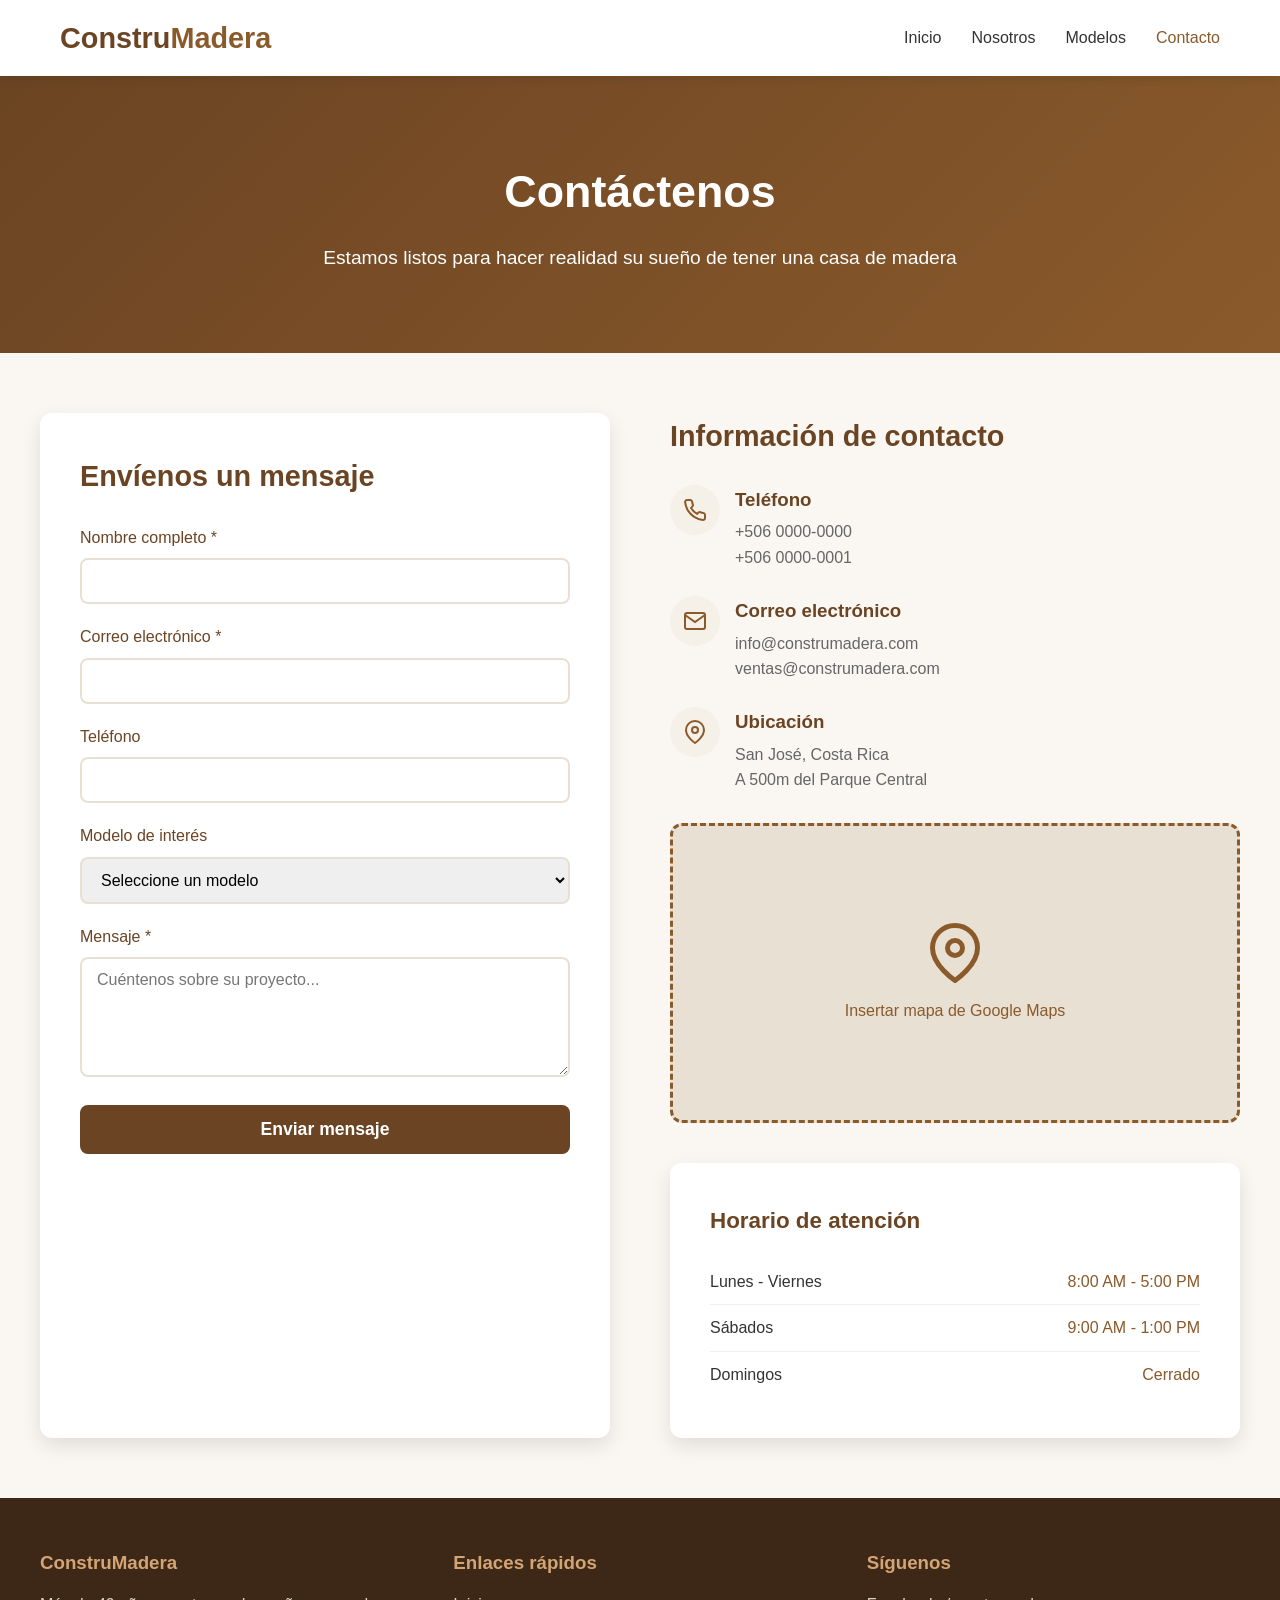
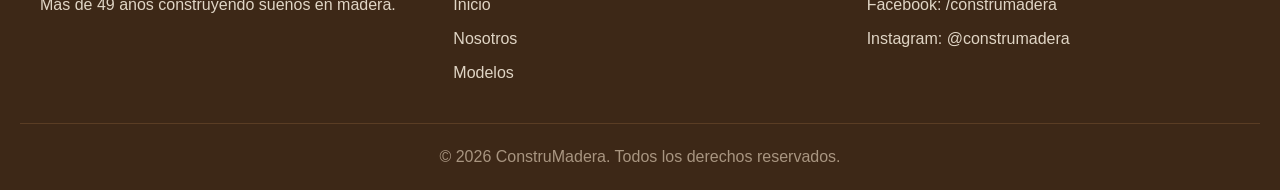
==== contacto.html @ e32a0bb5 "Add files via upload" ====
<!DOCTYPE html>
<html lang="es">
<head>
    <meta charset="UTF-8">
    <meta name="viewport" content="width=device-width, initial-scale=1.0">
    <title>ConstruMadera - Contacto</title>
    <link rel="stylesheet" href="css/contacto.css">
</head>
<body>
    <header id="header">
        <div class="nav-container">
            <div class="logo">Constru<span>Madera</span></div>
            <nav>
                <ul id="nav-menu">
                    <li><a href="index.html">Inicio</a></li>
                    <li><a href="nosotros.html">Nosotros</a></li>
                    <li><a href="modelos.html">Modelos</a></li>
                    <li><a href="contacto.html" class="active">Contacto</a></li>
                </ul>
            </nav>
            <button class="menu-toggle" id="menu-toggle"><span></span><span></span><span></span></button>
        </div>
    </header>

    <section class="page-header">
        <div class="container">
            <h1>Contáctenos</h1>
            <p>Estamos listos para hacer realidad su sueño de tener una casa de madera</p>
        </div>
    </section>

    <section class="contact-wrapper">
        <div class="contact-grid">
            <div class="contact-form">
                <h2>Envíenos un mensaje</h2>
                <form id="contactForm">
                    <div class="form-group">
                        <label for="name">Nombre completo *</label>
                        <input type="text" id="name" name="name" required>
                    </div>
                    <div class="form-group">
                        <label for="email">Correo electrónico *</label>
                        <input type="email" id="email" name="email" required>
                    </div>
                    <div class="form-group">
                        <label for="phone">Teléfono</label>
                        <input type="tel" id="phone" name="phone">
                    </div>
                    <div class="form-group">
                        <label for="model">Modelo de interés</label>
                        <select id="model" name="model">
                            <option value="">Seleccione un modelo</option>
                            <option value="cabana">Cabaña Rústica</option>
                            <option value="familiar">Familiar Clásica</option>
                            <option value="premium">Premium Luxury</option>
                            <option value="personalizado">Diseño Personalizado</option>
                        </select>
                    </div>
                    <div class="form-group">
                        <label for="message">Mensaje *</label>
                        <textarea id="message" name="message" required placeholder="Cuéntenos sobre su proyecto..."></textarea>
                    </div>
                    <button type="submit" class="btn-submit">Enviar mensaje</button>
                </form>
            </div>

            <div class="contact-info">
                <h2>Información de contacto</h2>
                
                <div class="info-item">
                    <div class="info-icon">
                        <svg viewBox="0 0 24 24" fill="none" stroke="currentColor" stroke-width="2"><path d="M22 16.92v3a2 2 0 01-2.18 2 19.79 19.79 0 01-8.63-3.07 19.5 19.5 0 01-6-6 19.79 19.79 0 01-3.07-8.67A2 2 0 014.11 2h3a2 2 0 012 1.72 12.84 12.84 0 00.7 2.81 2 2 0 01-.45 2.11L8.09 9.91a16 16 0 006 6l1.27-1.27a2 2 0 012.11-.45 12.84 12.84 0 002.81.7A2 2 0 0122 16.92z"/></svg>
                    </div>
                    <div class="info-content">
                        <h3>Teléfono</h3>
                        <p>+506 0000-0000<br>+506 0000-0001</p>
                    </div>
                </div>

                <div class="info-item">
                    <div class="info-icon">
                        <svg viewBox="0 0 24 24" fill="none" stroke="currentColor" stroke-width="2"><path d="M4 4h16c1.1 0 2 .9 2 2v12c0 1.1-.9 2-2 2H4c-1.1 0-2-.9-2-2V6c0-1.1.9-2 2-2z"/><polyline points="22,6 12,13 2,6"/></svg>
                    </div>
                    <div class="info-content">
                        <h3>Correo electrónico</h3>
                        <p>info@construmadera.com<br>ventas@construmadera.com</p>
                    </div>
                </div>

                <div class="info-item">
                    <div class="info-icon">
                        <svg viewBox="0 0 24 24" fill="none" stroke="currentColor" stroke-width="2"><path d="M21 10c0 7-9 13-9 13s-9-6-9-13a9 9 0 0118 0z"/><circle cx="12" cy="10" r="3"/></svg>
                    </div>
                    <div class="info-content">
                        <h3>Ubicación</h3>
                        <p>San José, Costa Rica<br>A 500m del Parque Central</p>
                    </div>
                </div>

                <div class="map-placeholder">
                    <svg viewBox="0 0 24 24" fill="none" stroke="currentColor" stroke-width="2"><path d="M21 10c0 7-9 13-9 13s-9-6-9-13a9 9 0 0118 0z"/><circle cx="12" cy="10" r="3"/></svg>
                    <span>Insertar mapa de Google Maps</span>
                </div>

                <div class="hours-section">
                    <h3>Horario de atención</h3>
                    <div class="hour-row">
                        <span class="day">Lunes - Viernes</span>
                        <span class="time">8:00 AM - 5:00 PM</span>
                    </div>
                    <div class="hour-row">
                        <span class="day">Sábados</span>
                        <span class="time">9:00 AM - 1:00 PM</span>
                    </div>
                    <div class="hour-row">
                        <span class="day">Domingos</span>
                        <span class="time">Cerrado</span>
                    </div>
                </div>
            </div>
        </div>
    </section>

    <footer>
        <div class="footer-content">
            <div class="footer-section">
                <h3>ConstruMadera</h3>
                <p>Más de 49 años construyendo sueños en madera.</p>
            </div>
            <div class="footer-section">
                <h3>Enlaces rápidos</h3>
                <a href="index.html">Inicio</a>
                <a href="nosotros.html">Nosotros</a>
                <a href="modelos.html">Modelos</a>
            </div>
            <div class="footer-section">
                <h3>Síguenos</h3>
                <p>Facebook: /construmadera</p>
                <p>Instagram: @construmadera</p>
            </div>
        </div>
        <div class="copyright">
            <p>&copy; 2026 ConstruMadera. Todos los derechos reservados.</p>
        </div>
    </footer>

    <script>
        document.getElementById('contactForm').addEventListener('submit', function(e) {
            e.preventDefault();
            alert('¡Gracias por su mensaje! Nos pondremos en contacto pronto.');
            this.reset();
        });

        document.getElementById('menu-toggle').addEventListener('click', () => {
            document.getElementById('nav-menu').classList.toggle('active');
        });
    </script>
</body>
</html>
---- css/contacto.css ----
* { margin: 0; padding: 0; box-sizing: border-box; font-family: 'Segoe UI', Tahoma, Geneva, Verdana, sans-serif; }
body { color: #333; line-height: 1.6; background-color: #faf7f2; }
a { text-decoration: none; color: inherit; }
.container { max-width: 1200px; margin: 0 auto; padding: 0 20px; }

#header { background-color: #fff; box-shadow: 0 2px 10px rgba(0,0,0,0.1); position: sticky; top: 0; z-index: 1000; }
.nav-container { display: flex; justify-content: space-between; align-items: center; padding: 15px 20px; max-width: 1200px; margin: 0 auto; }
.logo { font-size: 1.8rem; font-weight: bold; color: #6b4423; }
.logo span { color: #8b5a2b; }
nav ul { display: flex; list-style: none; gap: 30px; }
nav ul li a { font-weight: 500; transition: color 0.3s; }
nav ul li a:hover, nav ul li a.active { color: #8b5a2b; }
.menu-toggle { display: none; flex-direction: column; background: none; border: none; cursor: pointer; gap: 5px; }
.menu-toggle span { width: 25px; height: 3px; background-color: #6b4423; transition: 0.3s; }

.page-header { background: linear-gradient(135deg, #6b4423 0%, #8b5a2b 100%); color: white; padding: 80px 20px; text-align: center; }
.page-header h1 { font-size: 2.8rem; margin-bottom: 15px; }
.page-header p { font-size: 1.2rem; max-width: 700px; margin: 0 auto; }

.contact-wrapper { padding: 60px 20px; }
.contact-grid { display: grid; grid-template-columns: 1fr 1fr; gap: 60px; max-width: 1200px; margin: 0 auto; }

.contact-form { background-color: white; padding: 40px; border-radius: 12px; box-shadow: 0 8px 20px rgba(0,0,0,0.1); }
.contact-form h2 { color: #6b4423; margin-bottom: 25px; font-size: 1.8rem; }
.form-group { margin-bottom: 20px; }
.form-group label { display: block; margin-bottom: 8px; color: #6b4423; font-weight: 500; }
.form-group input, .form-group textarea, .form-group select { width: 100%; padding: 12px 15px; border: 2px solid #e8e0d3; border-radius: 8px; font-size: 1rem; transition: border-color 0.3s; }
.form-group input:focus, .form-group textarea:focus, .form-group select:focus { outline: none; border-color: #8b5a2b; }
.form-group textarea { resize: vertical; min-height: 120px; }
.btn-submit { width: 100%; padding: 14px; background-color: #6b4423; color: white; border: none; border-radius: 8px; font-size: 1.1rem; font-weight: 600; cursor: pointer; transition: background-color 0.3s; }
.btn-submit:hover { background-color: #8b5a2b; }

.contact-info h2 { color: #6b4423; margin-bottom: 25px; font-size: 1.8rem; }
.info-item { display: flex; align-items: flex-start; gap: 15px; margin-bottom: 25px; }
.info-icon { width: 50px; height: 50px; background-color: #f5f0e8; border-radius: 50%; display: flex; align-items: center; justify-content: center; flex-shrink: 0; }
.info-icon svg { width: 24px; height: 24px; stroke: #8b5a2b; }
.info-content h3 { color: #6b4423; margin-bottom: 5px; }
.info-content p { color: #666; }

.map-placeholder { background-color: #e8e0d3; border: 3px dashed #8b5a2b; border-radius: 12px; margin-top: 30px; min-height: 300px; display: flex; flex-direction: column; align-items: center; justify-content: center; color: #8b5a2b; text-align: center; padding: 20px; }
.map-placeholder svg { width: 60px; height: 60px; margin-bottom: 15px; stroke: #8b5a2b; }

.hours-section { background-color: white; padding: 40px; border-radius: 12px; box-shadow: 0 8px 20px rgba(0,0,0,0.1); margin-top: 40px; }
.hours-section h3 { color: #6b4423; margin-bottom: 20px; font-size: 1.4rem; }
.hour-row { display: flex; justify-content: space-between; padding: 10px 0; border-bottom: 1px solid #f0f0f0; }
.hour-row:last-child { border-bottom: none; }
.day { font-weight: 500; color: #333; }
.time { color: #8b5a2b; }

footer { background-color: #3d2817; color: white; padding: 50px 20px 20px; }
.footer-content { display: grid; grid-template-columns: repeat(auto-fit, minmax(250px, 1fr)); gap: 40px; max-width: 1200px; margin: 0 auto 30px; }
.footer-section h3 { margin-bottom: 15px; color: #d4a574; }
.footer-section p, .footer-section a { margin-bottom: 8px; display: block; color: #e0d5c5; }
.footer-section a:hover { color: white; }
.copyright { text-align: center; padding-top: 20px; border-top: 1px solid #5a3d24; color: #a89580; }

@media (max-width: 768px) {
    .page-header h1 { font-size: 2rem; }
    .contact-grid { grid-template-columns: 1fr; }
    nav ul { display: none; position: absolute; top: 100%; left: 0; right: 0; background-color: white; flex-direction: column; padding: 20px; box-shadow: 0 5px 10px rgba(0,0,0,0.1); }
    nav ul.active { display: flex; }
    .menu-toggle { display: flex; }
}
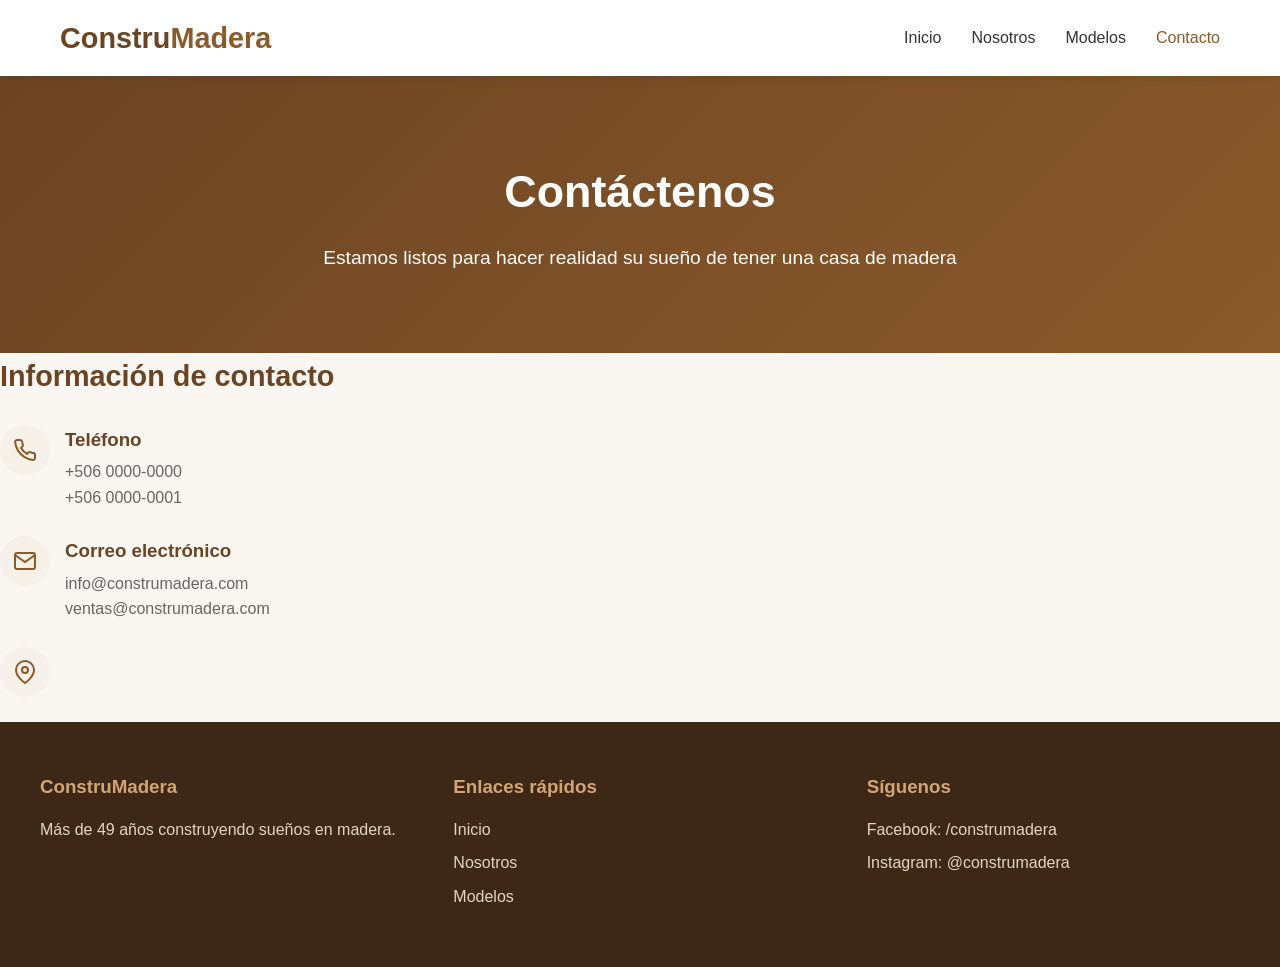
==== commit 70e85e9e: "errores menore" ====
--- a/contacto.html
+++ b/contacto.html
@@ -29,40 +29,6 @@
         </div>
     </section>
 
-    <section class="contact-wrapper">
-        <div class="contact-grid">
-            <div class="contact-form">
-                <h2>Envíenos un mensaje</h2>
-                <form id="contactForm">
-                    <div class="form-group">
-                        <label for="name">Nombre completo *</label>
-                        <input type="text" id="name" name="name" required>
-                    </div>
-                    <div class="form-group">
-                        <label for="email">Correo electrónico *</label>
-                        <input type="email" id="email" name="email" required>
-                    </div>
-                    <div class="form-group">
-                        <label for="phone">Teléfono</label>
-                        <input type="tel" id="phone" name="phone">
-                    </div>
-                    <div class="form-group">
-                        <label for="model">Modelo de interés</label>
-                        <select id="model" name="model">
-                            <option value="">Seleccione un modelo</option>
-                            <option value="cabana">Cabaña Rústica</option>
-                            <option value="familiar">Familiar Clásica</option>
-                            <option value="premium">Premium Luxury</option>
-                            <option value="personalizado">Diseño Personalizado</option>
-                        </select>
-                    </div>
-                    <div class="form-group">
-                        <label for="message">Mensaje *</label>
-                        <textarea id="message" name="message" required placeholder="Cuéntenos sobre su proyecto..."></textarea>
-                    </div>
-                    <button type="submit" class="btn-submit">Enviar mensaje</button>
-                </form>
-            </div>
 
             <div class="contact-info">
                 <h2>Información de contacto</h2>
@@ -91,31 +57,7 @@
                     <div class="info-icon">
                         <svg viewBox="0 0 24 24" fill="none" stroke="currentColor" stroke-width="2"><path d="M21 10c0 7-9 13-9 13s-9-6-9-13a9 9 0 0118 0z"/><circle cx="12" cy="10" r="3"/></svg>
                     </div>
-                    <div class="info-content">
-                        <h3>Ubicación</h3>
-                        <p>San José, Costa Rica<br>A 500m del Parque Central</p>
-                    </div>
-                </div>
-
-                <div class="map-placeholder">
-                    <svg viewBox="0 0 24 24" fill="none" stroke="currentColor" stroke-width="2"><path d="M21 10c0 7-9 13-9 13s-9-6-9-13a9 9 0 0118 0z"/><circle cx="12" cy="10" r="3"/></svg>
-                    <span>Insertar mapa de Google Maps</span>
-                </div>
-
-                <div class="hours-section">
-                    <h3>Horario de atención</h3>
-                    <div class="hour-row">
-                        <span class="day">Lunes - Viernes</span>
-                        <span class="time">8:00 AM - 5:00 PM</span>
-                    </div>
-                    <div class="hour-row">
-                        <span class="day">Sábados</span>
-                        <span class="time">9:00 AM - 1:00 PM</span>
-                    </div>
-                    <div class="hour-row">
-                        <span class="day">Domingos</span>
-                        <span class="time">Cerrado</span>
-                    </div>
+                  </div>
                 </div>
             </div>
         </div>
@@ -139,9 +81,7 @@
                 <p>Instagram: @construmadera</p>
             </div>
         </div>
-        <div class="copyright">
-            <p>&copy; 2026 ConstruMadera. Todos los derechos reservados.</p>
-        </div>
+        
     </footer>
 
     <script>
--- a/css/contacto.css
+++ b/css/contacto.css
@@ -18,17 +18,7 @@
 .page-header p { font-size: 1.2rem; max-width: 700px; margin: 0 auto; }
 
 .contact-wrapper { padding: 60px 20px; }
-.contact-grid { display: grid; grid-template-columns: 1fr 1fr; gap: 60px; max-width: 1200px; margin: 0 auto; }
-
-.contact-form { background-color: white; padding: 40px; border-radius: 12px; box-shadow: 0 8px 20px rgba(0,0,0,0.1); }
-.contact-form h2 { color: #6b4423; margin-bottom: 25px; font-size: 1.8rem; }
-.form-group { margin-bottom: 20px; }
-.form-group label { display: block; margin-bottom: 8px; color: #6b4423; font-weight: 500; }
-.form-group input, .form-group textarea, .form-group select { width: 100%; padding: 12px 15px; border: 2px solid #e8e0d3; border-radius: 8px; font-size: 1rem; transition: border-color 0.3s; }
-.form-group input:focus, .form-group textarea:focus, .form-group select:focus { outline: none; border-color: #8b5a2b; }
-.form-group textarea { resize: vertical; min-height: 120px; }
-.btn-submit { width: 100%; padding: 14px; background-color: #6b4423; color: white; border: none; border-radius: 8px; font-size: 1.1rem; font-weight: 600; cursor: pointer; transition: background-color 0.3s; }
-.btn-submit:hover { background-color: #8b5a2b; }
+.contact-grid { display: grid; grid-template-columns: 1fr; gap: 60px; max-width: 1200px; margin: 0 auto; }
 
 .contact-info h2 { color: #6b4423; margin-bottom: 25px; font-size: 1.8rem; }
 .info-item { display: flex; align-items: flex-start; gap: 15px; margin-bottom: 25px; }
@@ -36,9 +26,6 @@
 .info-icon svg { width: 24px; height: 24px; stroke: #8b5a2b; }
 .info-content h3 { color: #6b4423; margin-bottom: 5px; }
 .info-content p { color: #666; }
-
-.map-placeholder { background-color: #e8e0d3; border: 3px dashed #8b5a2b; border-radius: 12px; margin-top: 30px; min-height: 300px; display: flex; flex-direction: column; align-items: center; justify-content: center; color: #8b5a2b; text-align: center; padding: 20px; }
-.map-placeholder svg { width: 60px; height: 60px; margin-bottom: 15px; stroke: #8b5a2b; }
 
 .hours-section { background-color: white; padding: 40px; border-radius: 12px; box-shadow: 0 8px 20px rgba(0,0,0,0.1); margin-top: 40px; }
 .hours-section h3 { color: #6b4423; margin-bottom: 20px; font-size: 1.4rem; }
